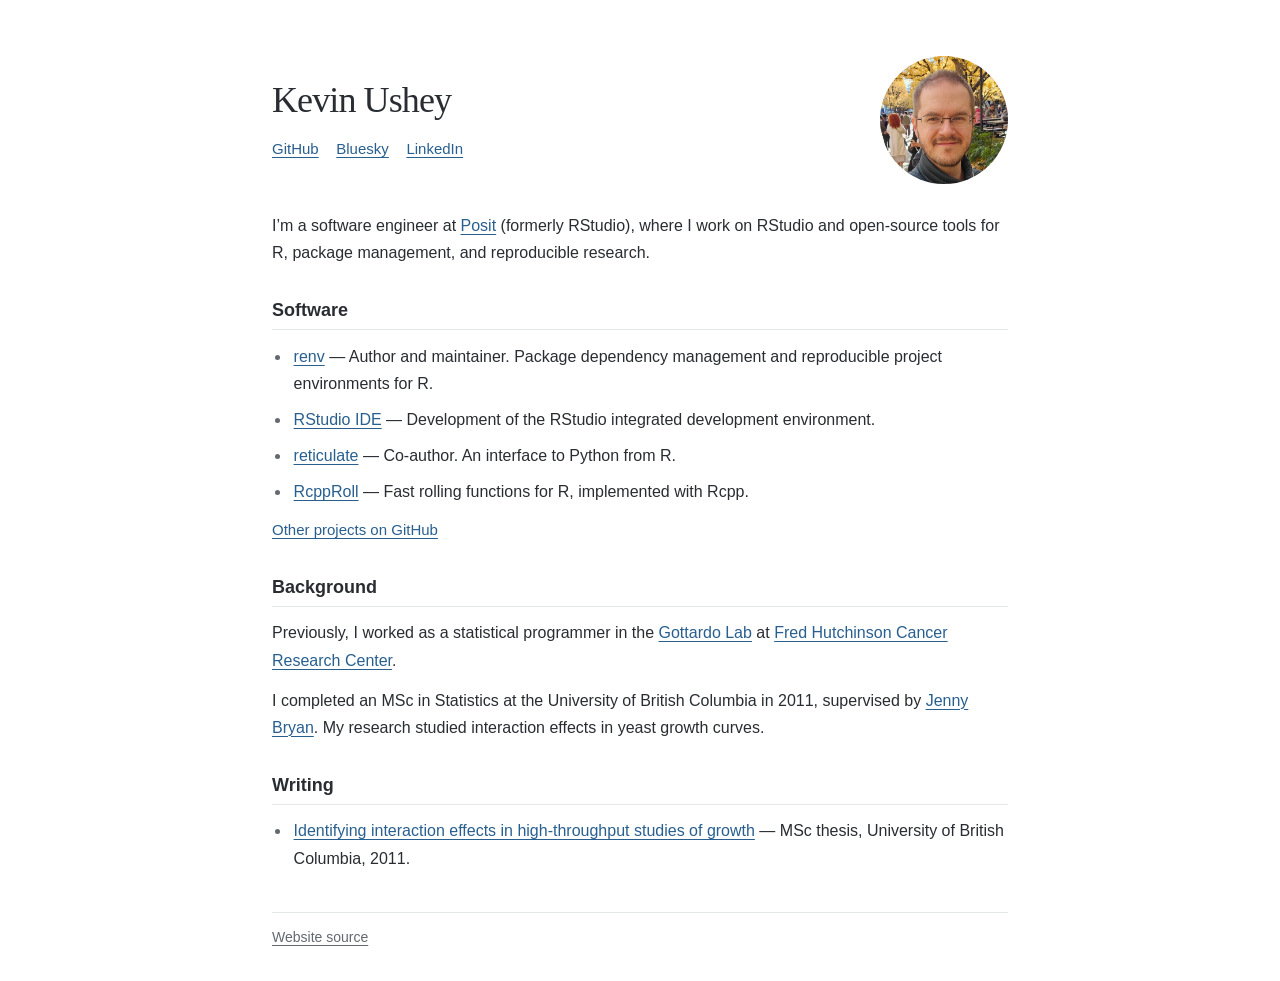
==== index.html @ e6c349b7 "Make portrait circular and remove blog references" ====
<!doctype html>
<html lang="en">
  <head>
    <meta charset="utf-8">
    <meta name="viewport" content="width=device-width, initial-scale=1">
    <meta name="description" content="Kevin Ushey’s personal website. Software, writing, and background in statistics.">
    <meta name="theme-color" content="#ffffff">
    <title>Kevin Ushey</title>
    <link rel="canonical" href="https://kevinushey.github.io/">
    <link rel="icon" href="img/favicon.svg" type="image/svg+xml">
    <link rel="stylesheet" href="css/styles.css">
  </head>
  <body>
    <a class="skip-link" href="#main">Skip to content</a>
    <div class="page">
      <header class="site-header">
        <div>
          <h1>Kevin Ushey</h1>
          <nav class="profile-links" id="contact" aria-label="Profile links">
            <a href="https://github.com/kevinushey" rel="me">GitHub</a>
            <a href="https://bsky.app/profile/kevinushey.bsky.social" rel="me">Bluesky</a>
            <a href="https://www.linkedin.com/in/kevin-ushey-33a35542" rel="me">LinkedIn</a>
          </nav>
        </div>
        <div class="portrait">
          <img src="img/kevin-ushey.jpg" width="1350" height="1800" alt="Kevin Ushey" fetchpriority="high">
        </div>
      </header>

      <main id="main">
        <p class="intro">I’m a software engineer at <a href="https://posit.co/">Posit</a> (formerly RStudio), where I work on RStudio and open-source tools for R, package management, and reproducible research.</p>

        <section id="work" aria-labelledby="software-heading">
          <h2 id="software-heading">Software</h2>
          <ul class="work-list">
            <li><a href="https://rstudio.github.io/renv/">renv</a> — Author and maintainer. Package dependency management and reproducible project environments for R.</li>
            <li><a href="https://posit.co/products/open-source/rstudio/">RStudio IDE</a> — Development of the RStudio integrated development environment.</li>
            <li><a href="https://rstudio.github.io/reticulate/">reticulate</a> — Co-author. An interface to Python from R.</li>
            <li><a href="https://github.com/kevinushey/RcppRoll">RcppRoll</a> — Fast rolling functions for R, implemented with Rcpp.</li>
          </ul>
          <p class="secondary-link"><a href="https://github.com/kevinushey?tab=repositories">Other projects on GitHub</a></p>
        </section>

        <section id="about" aria-labelledby="background-heading">
          <h2 id="background-heading">Background</h2>
          <p>Previously, I worked as a statistical programmer in the <a href="https://www.rglab.org/">Gottardo Lab</a> at <a href="https://www.fredhutch.org/">Fred Hutchinson Cancer Research Center</a>.</p>
          <p>I completed an MSc in Statistics at the University of British Columbia in 2011, supervised by <a href="https://jennybryan.org/">Jenny Bryan</a>. My research studied interaction effects in yeast growth curves.</p>
        </section>

        <section aria-labelledby="writing-heading">
          <h2 id="writing-heading">Writing</h2>
          <ul class="work-list">
            <li><a href="https://open.library.ubc.ca/handle/2429/37068">Identifying interaction effects in high-throughput studies of growth</a> — MSc thesis, University of British Columbia, 2011.</li>
          </ul>
        </section>
      </main>

      <footer class="site-footer">
        <a href="https://github.com/kevinushey/kevinushey.github.com">Website source</a>
      </footer>
    </div>
  </body>
</html>
---- css/styles.css ----
@charset "UTF-8";

:root {
  color-scheme: light;
  --ink: #292d32;
  --muted: #626970;
  --link: #285f8f;
  --line: #e5e8eb;
}

* { box-sizing: border-box; }
body {
  margin: 0;
  background: #fff;
  color: var(--ink);
  font-family: -apple-system, BlinkMacSystemFont, "Segoe UI", sans-serif;
  font-size: 1rem;
  line-height: 1.7;
  -webkit-font-smoothing: antialiased;
}
a { color: var(--link); text-decoration-thickness: 1px; text-underline-offset: .18em; }
a:hover { color: #153d60; }
a:focus-visible { outline: 2px solid var(--link); outline-offset: 4px; border-radius: 2px; }
::selection { color: var(--ink); background: #dce9f5; }
p, h1, h2 { margin: 0; }
.page { width: min(46rem, calc(100% - 3rem)); margin: 3.5rem auto 2rem; }
.skip-link { position: absolute; left: 1rem; top: -5rem; padding: .5rem 1rem; color: #fff; background: var(--ink); }
.skip-link:focus { top: 1rem; }
.site-header { display: flex; align-items: center; justify-content: space-between; gap: 2rem; margin-bottom: 1.75rem; }
h1 { font-family: Georgia, "Times New Roman", serif; font-size: 2.25rem; font-weight: 400; letter-spacing: -.025em; line-height: 1.2; }
.profile-links { display: flex; flex-wrap: wrap; gap: .35rem 1.1rem; margin-top: .85rem; font-size: .9375rem; }
.portrait { flex: 0 0 8rem; position: relative; width: 8rem; aspect-ratio: 1; overflow: hidden; border-radius: 50%; }
/* Crop the original photograph around Kevin's full head and upper shoulders. */
.portrait img { position: absolute; display: block; width: 152%; max-width: none; height: auto; left: -29.4%; top: -22.2%; }
section { margin-top: 2rem; }
h2 { padding-bottom: .35rem; margin-bottom: .8rem; border-bottom: 1px solid var(--line); font-size: 1.125rem; font-weight: 600; line-height: 1.4; }
p + p { margin-top: .8rem; }
.work-list { padding-left: 1.2rem; margin: 0; }
.work-list li { padding-left: .15rem; }
.work-list li + li { margin-top: .55rem; }
.work-list li::marker { color: var(--muted); }
.secondary-link { margin-top: .75rem; font-size: .9375rem; }
.site-footer { margin-top: 2.5rem; padding-top: .8rem; border-top: 1px solid var(--line); font-size: .875rem; }
.site-footer a { color: var(--muted); }

@media (max-width: 520px) {
  .page { width: calc(100% - 2.5rem); margin-top: 2rem; }
  .site-header { align-items: flex-start; gap: 1rem; margin-bottom: 1.5rem; }
  h1 { font-size: 1.875rem; }
  .portrait { width: 5.5rem; flex-basis: 5.5rem; }
  .profile-links { gap: .3rem .85rem; margin-top: .6rem; }
}

@media print {
  .page { width: 100%; margin: 0; }
  a { color: inherit; }
  .skip-link, .site-footer { display: none; }
}
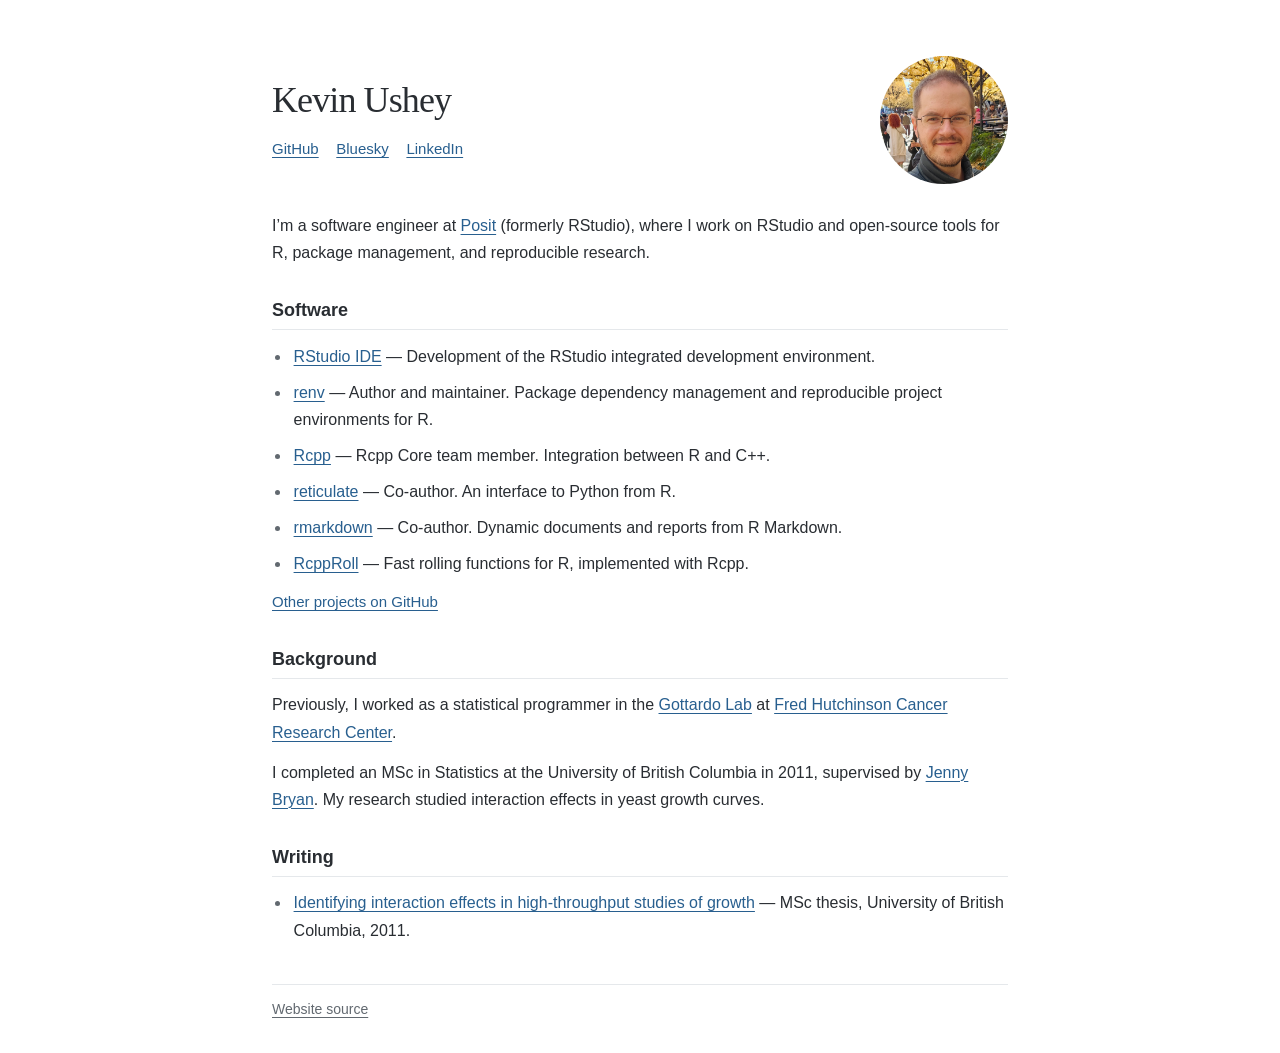
==== commit b4457b30: "Put RStudio first and include Rcpp and rmarkdown" ====
--- a/index.html
+++ b/index.html
@@ -33,9 +33,11 @@
         <section id="work" aria-labelledby="software-heading">
           <h2 id="software-heading">Software</h2>
           <ul class="work-list">
+            <li><a href="https://posit.co/products/open-source/rstudio/">RStudio IDE</a> — Development of the RStudio integrated development environment.</li>
             <li><a href="https://rstudio.github.io/renv/">renv</a> — Author and maintainer. Package dependency management and reproducible project environments for R.</li>
-            <li><a href="https://posit.co/products/open-source/rstudio/">RStudio IDE</a> — Development of the RStudio integrated development environment.</li>
+            <li><a href="https://www.rcpp.org/">Rcpp</a> — Rcpp Core team member. Integration between R and C++.</li>
             <li><a href="https://rstudio.github.io/reticulate/">reticulate</a> — Co-author. An interface to Python from R.</li>
+            <li><a href="https://pkgs.rstudio.com/rmarkdown/">rmarkdown</a> — Co-author. Dynamic documents and reports from R Markdown.</li>
             <li><a href="https://github.com/kevinushey/RcppRoll">RcppRoll</a> — Fast rolling functions for R, implemented with Rcpp.</li>
           </ul>
           <p class="secondary-link"><a href="https://github.com/kevinushey?tab=repositories">Other projects on GitHub</a></p>
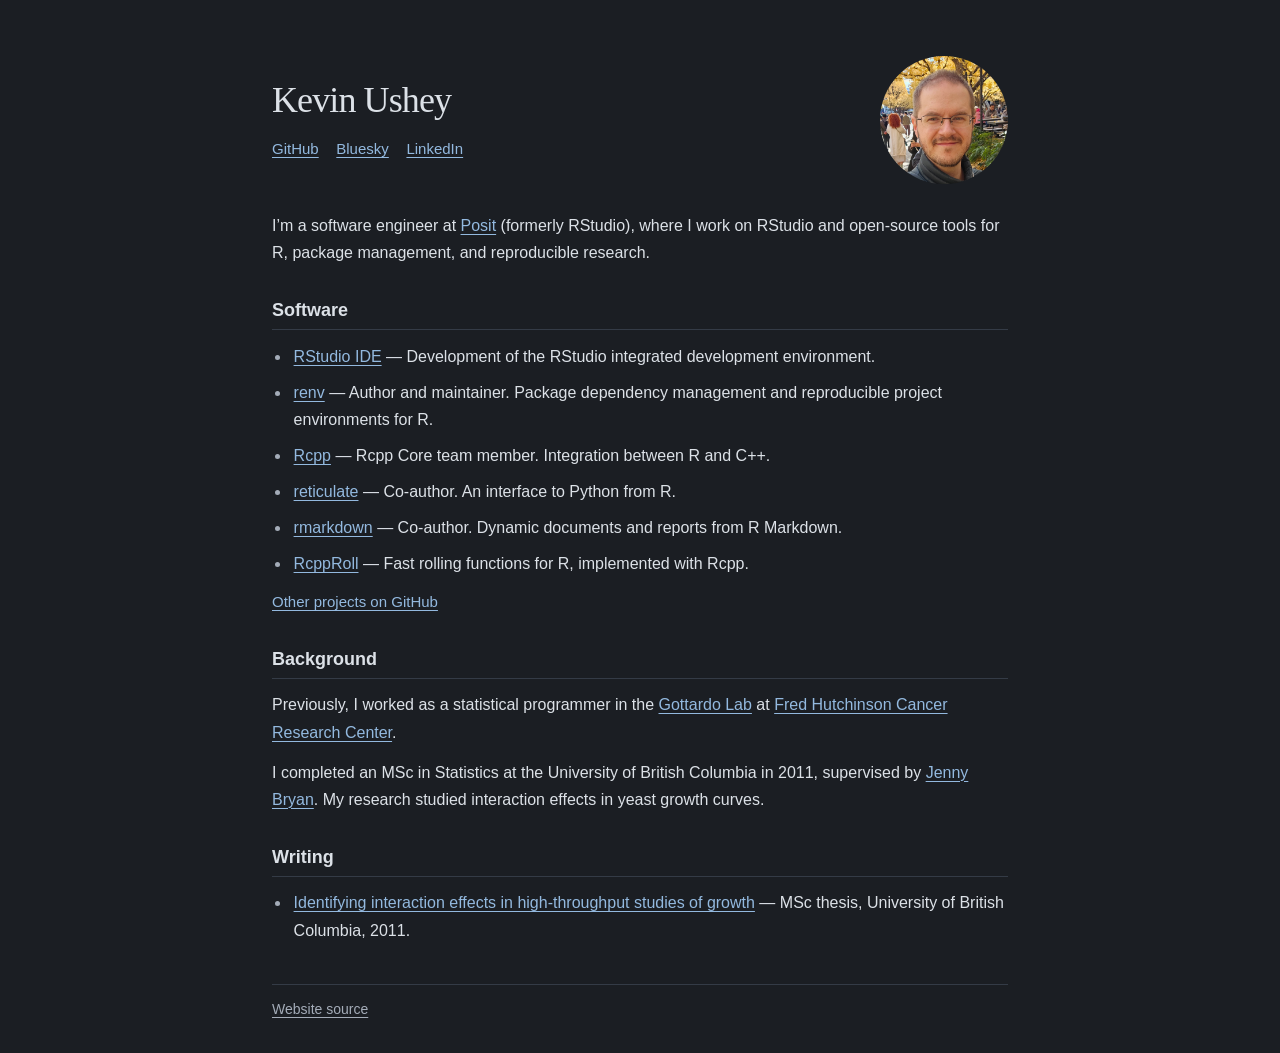
==== commit 7d58010b: "Use a restrained dark theme for the homepage" ====
--- a/index.html
+++ b/index.html
@@ -4,7 +4,7 @@
     <meta charset="utf-8">
     <meta name="viewport" content="width=device-width, initial-scale=1">
     <meta name="description" content="Kevin Ushey’s personal website. Software, writing, and background in statistics.">
-    <meta name="theme-color" content="#ffffff">
+    <meta name="theme-color" content="#1b1e23">
     <title>Kevin Ushey</title>
     <link rel="canonical" href="https://kevinushey.github.io/">
     <link rel="icon" href="img/favicon.svg" type="image/svg+xml">
--- a/css/styles.css
+++ b/css/styles.css
@@ -1,17 +1,20 @@
 @charset "UTF-8";
 
 :root {
-  color-scheme: light;
-  --ink: #292d32;
-  --muted: #626970;
-  --link: #285f8f;
-  --line: #e5e8eb;
+  color-scheme: dark;
+  --background: #1b1e23;
+  --ink: #dce1e7;
+  --muted: #a4acb8;
+  --link: #93b9df;
+  --link-hover: #c4ddf5;
+  --line: #343b46;
+  --selection: #304962;
 }
 
 * { box-sizing: border-box; }
 body {
   margin: 0;
-  background: #fff;
+  background: var(--background);
   color: var(--ink);
   font-family: -apple-system, BlinkMacSystemFont, "Segoe UI", sans-serif;
   font-size: 1rem;
@@ -19,12 +22,12 @@
   -webkit-font-smoothing: antialiased;
 }
 a { color: var(--link); text-decoration-thickness: 1px; text-underline-offset: .18em; }
-a:hover { color: #153d60; }
+a:hover { color: var(--link-hover); }
 a:focus-visible { outline: 2px solid var(--link); outline-offset: 4px; border-radius: 2px; }
-::selection { color: var(--ink); background: #dce9f5; }
+::selection { color: var(--ink); background: var(--selection); }
 p, h1, h2 { margin: 0; }
 .page { width: min(46rem, calc(100% - 3rem)); margin: 3.5rem auto 2rem; }
-.skip-link { position: absolute; left: 1rem; top: -5rem; padding: .5rem 1rem; color: #fff; background: var(--ink); }
+.skip-link { position: absolute; left: 1rem; top: -5rem; padding: .5rem 1rem; color: var(--background); background: var(--ink); }
 .skip-link:focus { top: 1rem; }
 .site-header { display: flex; align-items: center; justify-content: space-between; gap: 2rem; margin-bottom: 1.75rem; }
 h1 { font-family: Georgia, "Times New Roman", serif; font-size: 2.25rem; font-weight: 400; letter-spacing: -.025em; line-height: 1.2; }
@@ -52,6 +55,7 @@
 }
 
 @media print {
+  :root { color-scheme: light; --background: #fff; --ink: #292d32; --muted: #626970; --line: #e5e8eb; }
   .page { width: 100%; margin: 0; }
   a { color: inherit; }
   .skip-link, .site-footer { display: none; }
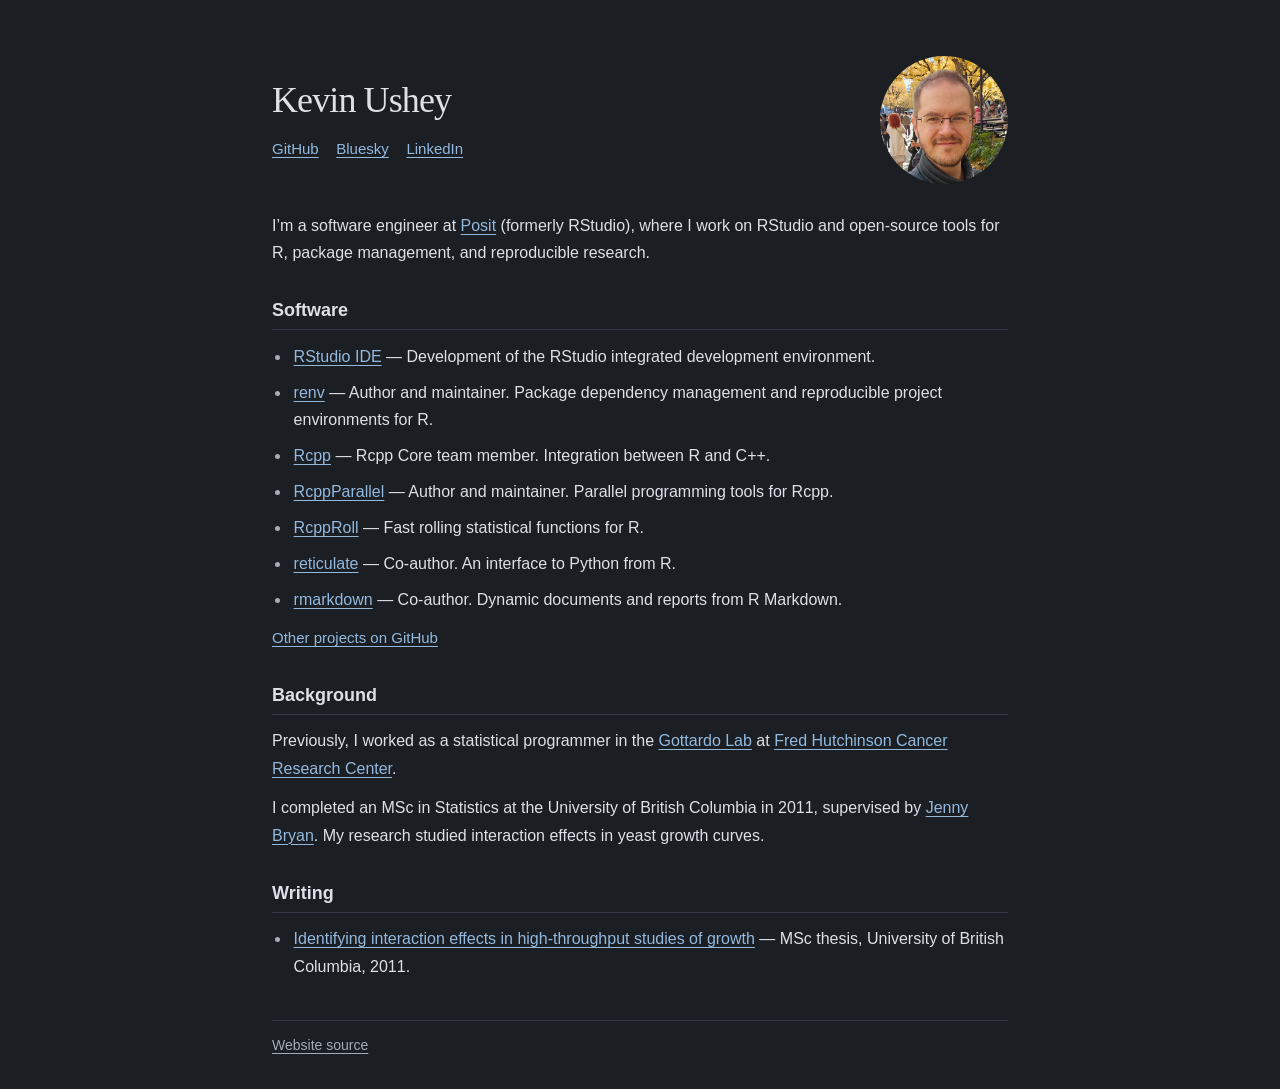
==== commit 8390c21e: "Add RcppParallel and group related software" ====
--- a/index.html
+++ b/index.html
@@ -36,9 +36,10 @@
             <li><a href="https://posit.co/products/open-source/rstudio/">RStudio IDE</a> — Development of the RStudio integrated development environment.</li>
             <li><a href="https://rstudio.github.io/renv/">renv</a> — Author and maintainer. Package dependency management and reproducible project environments for R.</li>
             <li><a href="https://www.rcpp.org/">Rcpp</a> — Rcpp Core team member. Integration between R and C++.</li>
+            <li><a href="https://rcppcore.github.io/RcppParallel/">RcppParallel</a> — Author and maintainer. Parallel programming tools for Rcpp.</li>
+            <li><a href="https://github.com/kevinushey/RcppRoll">RcppRoll</a> — Fast rolling statistical functions for R.</li>
             <li><a href="https://rstudio.github.io/reticulate/">reticulate</a> — Co-author. An interface to Python from R.</li>
             <li><a href="https://pkgs.rstudio.com/rmarkdown/">rmarkdown</a> — Co-author. Dynamic documents and reports from R Markdown.</li>
-            <li><a href="https://github.com/kevinushey/RcppRoll">RcppRoll</a> — Fast rolling functions for R, implemented with Rcpp.</li>
           </ul>
           <p class="secondary-link"><a href="https://github.com/kevinushey?tab=repositories">Other projects on GitHub</a></p>
         </section>
@@ -52,7 +53,7 @@
         <section aria-labelledby="writing-heading">
           <h2 id="writing-heading">Writing</h2>
           <ul class="work-list">
-            <li><a href="https://open.library.ubc.ca/handle/2429/37068">Identifying interaction effects in high-throughput studies of growth</a> — MSc thesis, University of British Columbia, 2011.</li>
+            <li><a href="https://dx.doi.org/10.14288/1.0072188">Identifying interaction effects in high-throughput studies of growth</a> — MSc thesis, University of British Columbia, 2011.</li>
           </ul>
         </section>
       </main>
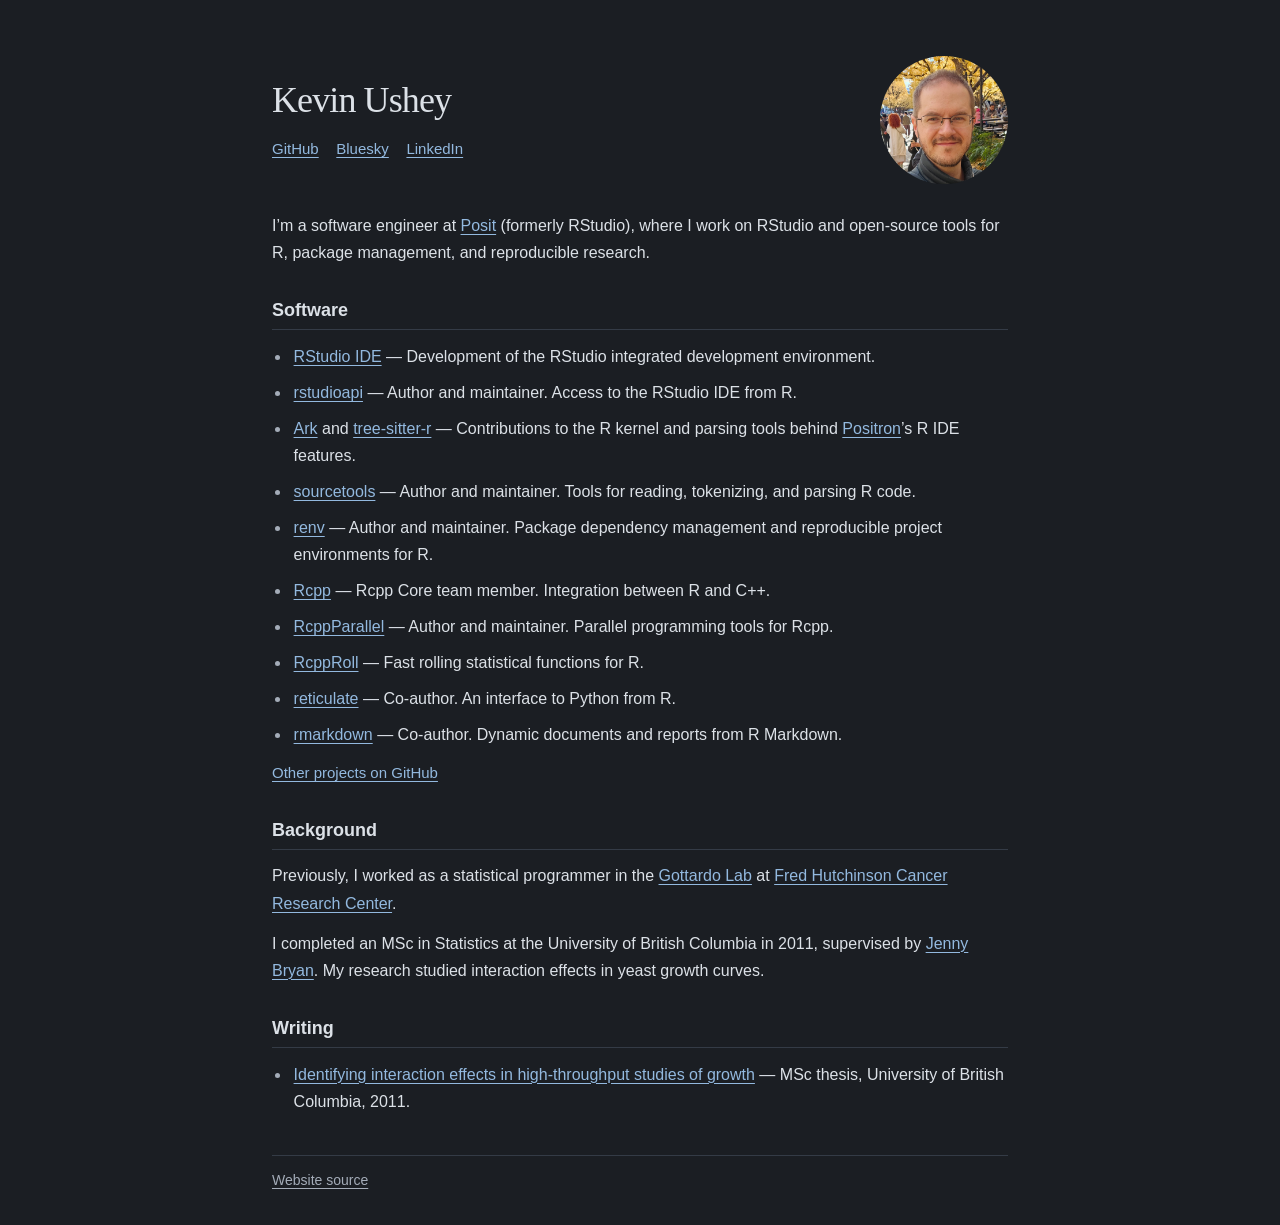
==== commit baba22f9: "Include R IDE and parsing contributions" ====
--- a/index.html
+++ b/index.html
@@ -34,6 +34,9 @@
           <h2 id="software-heading">Software</h2>
           <ul class="work-list">
             <li><a href="https://posit.co/products/open-source/rstudio/">RStudio IDE</a> — Development of the RStudio integrated development environment.</li>
+            <li><a href="https://rstudio.github.io/rstudioapi/">rstudioapi</a> — Author and maintainer. Access to the RStudio IDE from R.</li>
+            <li><a href="https://github.com/posit-dev/ark">Ark</a> and <a href="https://github.com/r-lib/tree-sitter-r">tree-sitter-r</a> — Contributions to the R kernel and parsing tools behind <a href="https://positron.posit.co/">Positron</a>’s R IDE features.</li>
+            <li><a href="https://github.com/kevinushey/sourcetools">sourcetools</a> — Author and maintainer. Tools for reading, tokenizing, and parsing R code.</li>
             <li><a href="https://rstudio.github.io/renv/">renv</a> — Author and maintainer. Package dependency management and reproducible project environments for R.</li>
             <li><a href="https://www.rcpp.org/">Rcpp</a> — Rcpp Core team member. Integration between R and C++.</li>
             <li><a href="https://rcppcore.github.io/RcppParallel/">RcppParallel</a> — Author and maintainer. Parallel programming tools for Rcpp.</li>
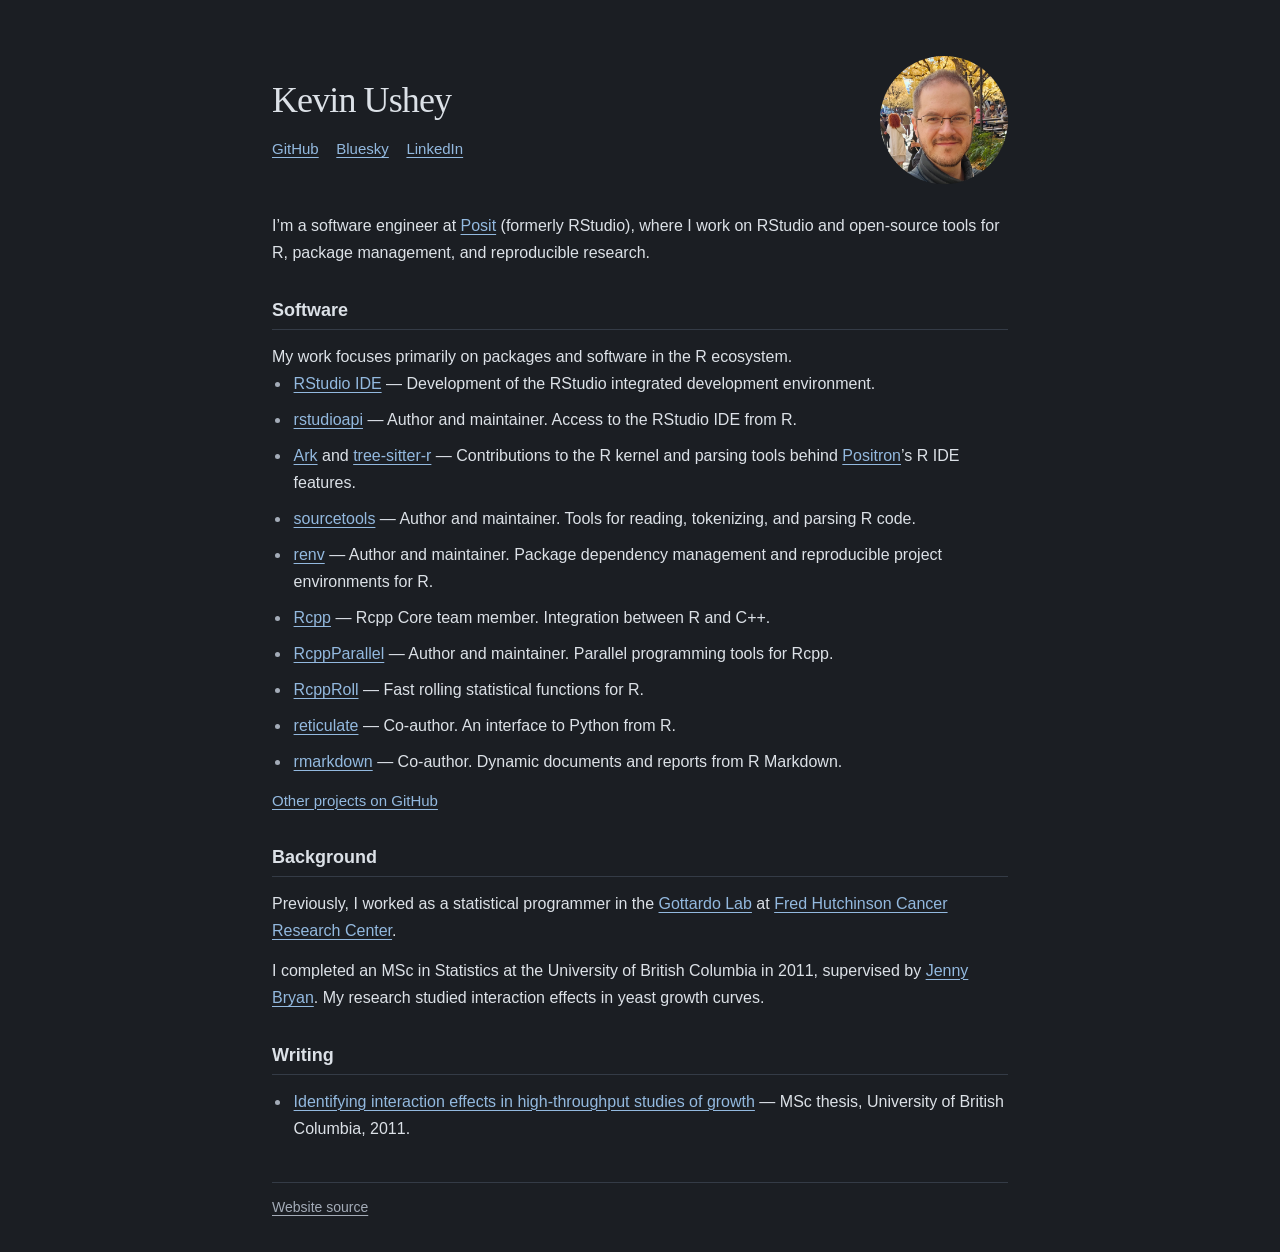
==== commit 50cb88ac: "Summarize the focus of the software work" ====
--- a/index.html
+++ b/index.html
@@ -32,6 +32,7 @@
 
         <section id="work" aria-labelledby="software-heading">
           <h2 id="software-heading">Software</h2>
+          <p>My work focuses primarily on packages and software in the R ecosystem.</p>
           <ul class="work-list">
             <li><a href="https://posit.co/products/open-source/rstudio/">RStudio IDE</a> — Development of the RStudio integrated development environment.</li>
             <li><a href="https://rstudio.github.io/rstudioapi/">rstudioapi</a> — Author and maintainer. Access to the RStudio IDE from R.</li>
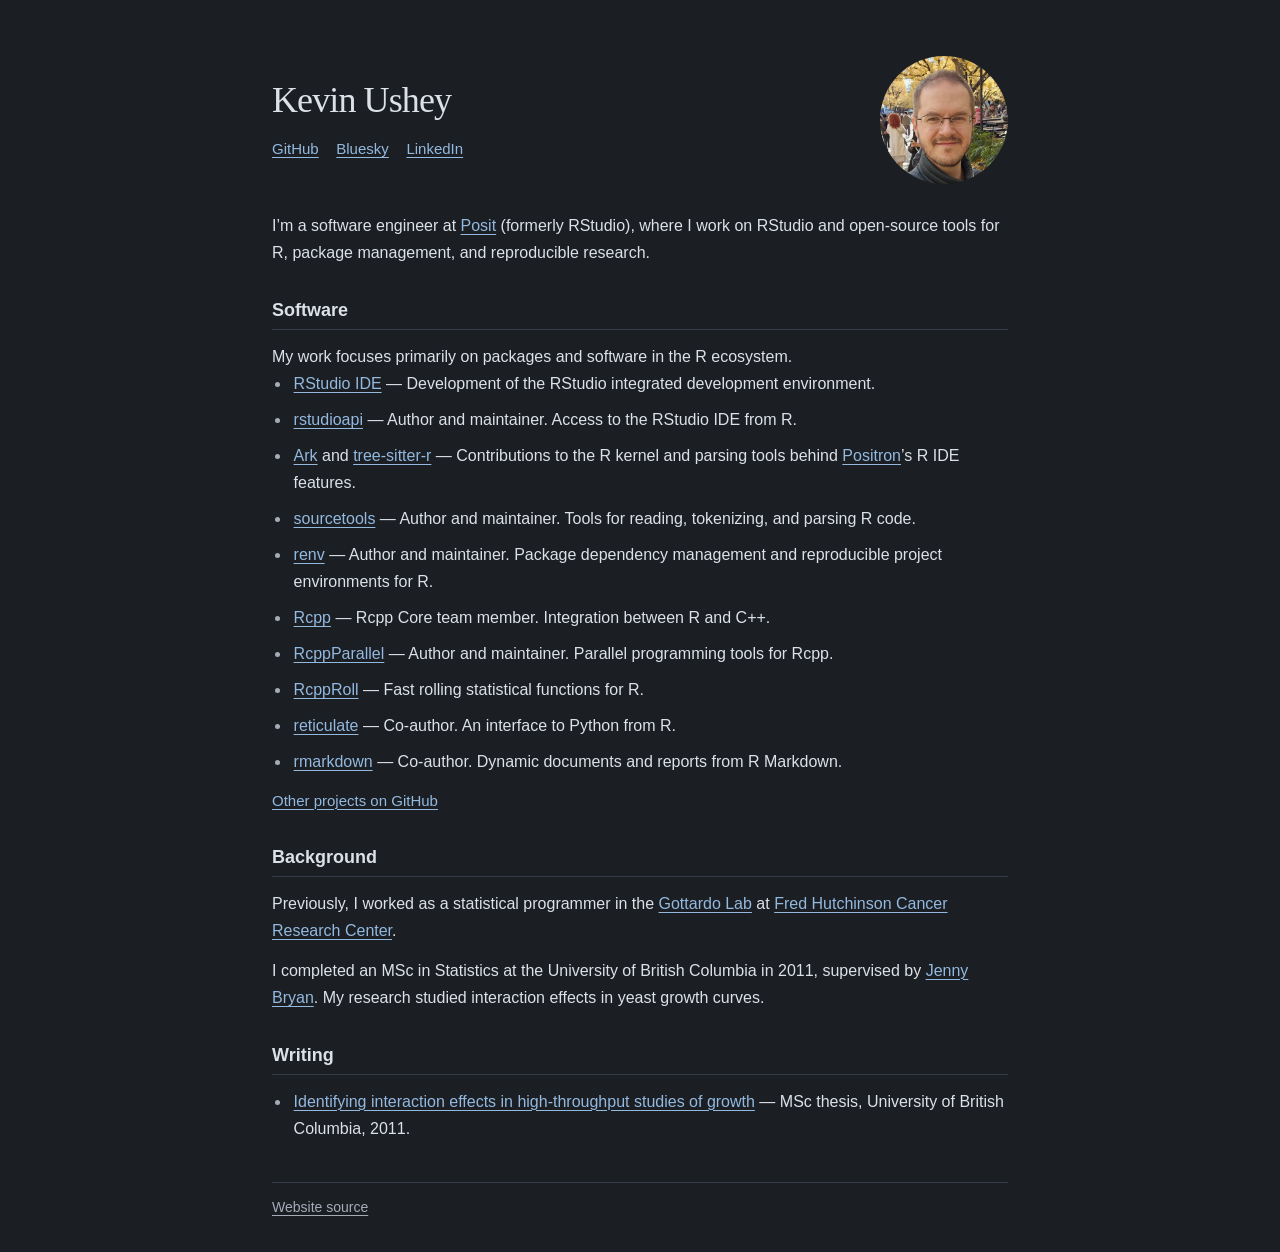
==== commit 4280b501: "Serve an optimized portrait for its display size" ====
--- a/index.html
+++ b/index.html
@@ -23,7 +23,7 @@
           </nav>
         </div>
         <div class="portrait">
-          <img src="img/kevin-ushey.jpg" width="1350" height="1800" alt="Kevin Ushey" fetchpriority="high">
+          <img src="img/kevin-ushey-600.jpg" width="600" height="800" alt="Kevin Ushey" fetchpriority="high">
         </div>
       </header>
 
